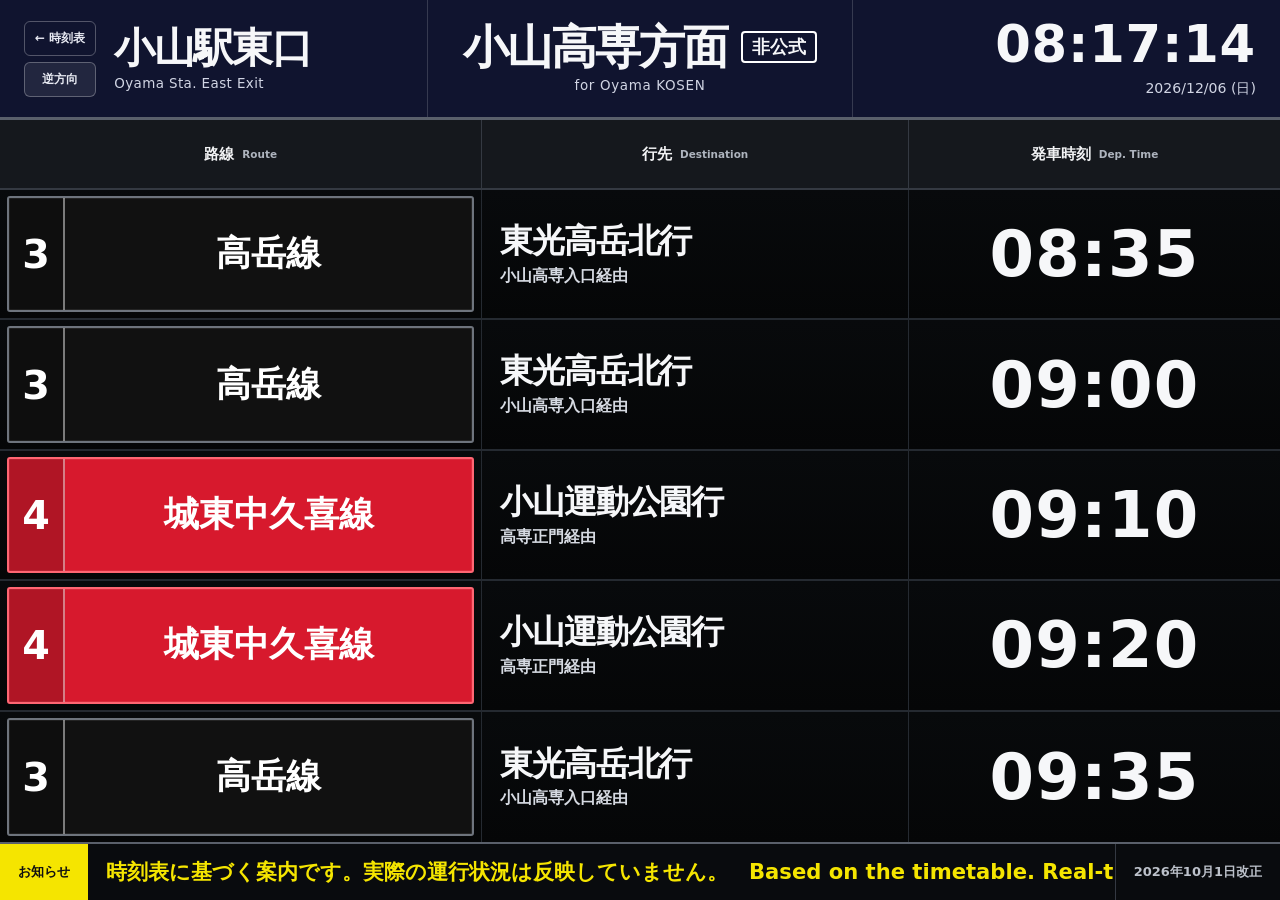
==== departure/index.html @ 18ee2acd "Rebrand departure/index.html for NITOC busnavi / nitocbus.pages.dev" ====
<!doctype html>
<html lang="ja">
<head>
  <meta charset="utf-8">
  <meta name="viewport" content="width=device-width, initial-scale=1, viewport-fit=cover">
  <meta name="theme-color" content="#10142f">
  <meta name="description" content="小山駅東口から小山高専へ向かうおーバスの次の便を、時刻表に基づいて案内。高岳線・城東中久喜線・桑東部絹路線に対応。実際の遅延・運行位置は反映していません。">
  <link rel="icon" href="../assets/favicon.svg" type="image/svg+xml">
  <link rel="stylesheet" href="../assets/css/departure.css?v=20261007-security">
  <title>小山駅東口 → 小山高専のバス発車標｜NITOCバスナビ</title>
  <link rel="canonical" href="https://nitocbus.pages.dev/departure/">
  <meta property="og:type" content="website">
  <meta property="og:locale" content="ja_JP">
  <meta property="og:site_name" content="NITOCバスナビ">
  <meta property="og:title" content="小山駅東口 → 小山高専のバス発車標｜NITOCバスナビ">
  <meta property="og:description" content="小山駅東口から小山高専へ向かうおーバスの次の便を、時刻表に基づいて案内。高岳線・城東中久喜線・桑東部絹路線に対応。実際の遅延・運行位置は反映していません。">
  <meta property="og:url" content="https://nitocbus.pages.dev/departure/">
  <script defer src="../assets/js/departure.js?v=20261007-security"></script>
</head>
<body data-direction="S2K" data-data-url="../obus_2026_kosen.json">
  <main class="departure-board">
    <header class="board-topbar">
      <div class="station-heading">
        <div class="board-links">
          <a class="back-link" href="../" aria-label="NITOCバスナビトップへ戻る">← 時刻表</a>
          <a class="switch-link" href="./k2s/" aria-label="小山高専から小山駅東口方面の発車案内へ切り替える">逆方向</a>
        </div>
        <div>
          <h1>小山駅東口</h1>
          <p>Oyama Sta. East Exit</p>
        </div>
      </div>

      <div class="direction-heading">
        <strong>小山高専方面</strong>
        <span>非公式</span>
        <small>for Oyama KOSEN</small>
      </div>

      <div class="clock-panel" aria-label="現在時刻">
        <time id="clock" datetime="">--:--:--</time>
        <span id="today">----/--/--</span>
      </div>
    </header>

    <section class="board-panel" aria-labelledby="board-heading">
      <h2 id="board-heading" class="visually-hidden">小山高専方面の次の発車</h2>

      <div class="board-columns" aria-hidden="true">
        <span>路線 <small>Route</small></span>
        <span>行先 <small>Destination</small></span>
        <span>発車時刻 <small>Dep. Time</small></span>
      </div>

      <div id="departures" class="departures" aria-live="polite">
        <div class="loading-message">発車時刻を読み込んでいます…</div>
      </div>
    </section>

    <footer class="board-footer">
      <span class="notice-label">お知らせ</span>
      <div class="notice-viewport">
        <div id="notice-track" class="notice-track">
          <span id="notice-text" class="notice-copy">この発車標は時刻表上の発車時刻に基づく案内です。実際の運行位置や遅延は反映していません。　出典：小山市公式時刻表（高岳線・城東中久喜線・桑東部絹路線）。</span>
          <span id="notice-text-copy" class="notice-copy" aria-hidden="true">この発車標は時刻表上の発車時刻に基づく案内です。実際の運行位置や遅延は反映していません。　出典：小山市公式時刻表（高岳線・城東中久喜線・桑東部絹路線）。</span>
        </div>
      </div>
      <span id="revision" class="revision-label">2026年10月1日改正</span>
    </footer>
  </main>
</body>
</html>
---- assets/css/departure.css ----
:root{
  color-scheme:dark;
  --navy:#10142f;
  --navy-2:#171d46;
  --panel:#050607;
  --panel-2:#0b0d10;
  --line:#343942;
  --line-strong:#5a606b;
  --text:#f6f7f9;
  --muted:#b9bec8;
  --yellow:#f5e500;
  --red:#d7192d;
  --blue:#175ab6;
  --route-black:#111;
  font-family:"Noto Sans JP","Hiragino Kaku Gothic ProN",Meiryo,system-ui,sans-serif;
}

*{box-sizing:border-box}

html,
body{
  margin:0;
  min-width:320px;
  min-height:100%;
  background:#020304;
  color:var(--text);
  -webkit-text-size-adjust:100%;
  text-size-adjust:100%;
}

body{
  min-height:100svh;
  min-height:100dvh;
  overflow:hidden;
}

a{color:inherit}

.departure-board{
  display:grid;
  grid-template-rows:auto minmax(0,1fr) auto;
  width:100%;
  height:100svh;
  height:100dvh;
  padding:env(safe-area-inset-top,0px) env(safe-area-inset-right,0px) env(safe-area-inset-bottom,0px) env(safe-area-inset-left,0px);
  background:var(--panel);
}

.board-topbar{
  display:grid;
  grid-template-columns:repeat(3,minmax(0,1fr));
  align-items:stretch;
  min-height:120px;
  border-bottom:3px solid var(--line-strong);
  background:var(--navy);
}

.station-heading,
.direction-heading,
.clock-panel{
  min-width:0;
  padding:18px 24px;
}

.station-heading{
  display:flex;
  align-items:center;
  gap:18px;
}

.board-links{
  display:grid;
  flex:0 0 auto;
  gap:6px;
}

.back-link,
.switch-link{
  padding:8px 10px;
  border:1px solid rgb(255 255 255 / 28%);
  border-radius:6px;
  color:#e8eaf3;
  font-size:12px;
  font-weight:700;
  text-align:center;
  text-decoration:none;
  white-space:nowrap;
}

.switch-link{
  background:rgb(255 255 255 / 8%);
}

.back-link:hover,
.switch-link:hover{background:rgb(255 255 255 / 14%)}

.station-heading h1,
.station-heading p,
.direction-heading strong,
.direction-heading span,
.direction-heading small{
  margin:0;
}

.station-heading h1{
  font-size:clamp(30px,3.2vw,50px);
  font-weight:900;
  letter-spacing:-.04em;
  line-height:1.08;
}

.station-heading p{
  margin-top:6px;
  color:#d1d5e4;
  font-size:clamp(11px,1.05vw,15px);
  letter-spacing:.03em;
}

.direction-heading{
  display:grid;
  grid-template-columns:auto auto;
  align-content:center;
  justify-content:center;
  column-gap:14px;
  border-left:1px solid rgb(255 255 255 / 16%);
  border-right:1px solid rgb(255 255 255 / 16%);
  text-align:center;
}

.direction-heading strong{
  font-size:clamp(31px,3.6vw,54px);
  font-weight:900;
  letter-spacing:-.04em;
  line-height:1;
}

.direction-heading span{
  align-self:center;
  padding:5px 9px 6px;
  border:2px solid #fff;
  border-radius:4px;
  font-size:clamp(15px,1.4vw,21px);
  font-weight:900;
  line-height:1;
}

.direction-heading small{
  grid-column:1/-1;
  margin-top:8px;
  color:#d1d5e4;
  font-size:clamp(11px,1.05vw,15px);
  letter-spacing:.05em;
}

.clock-panel{
  display:flex;
  flex-direction:column;
  align-items:flex-end;
  justify-content:center;
  font-variant-numeric:tabular-nums;
}

#clock{
  font-size:clamp(37px,4vw,61px);
  font-weight:850;
  letter-spacing:.015em;
  line-height:1;
}

#today{
  margin-top:8px;
  color:#d1d5e4;
  font-size:clamp(12px,1.1vw,16px);
}

.board-panel{
  display:grid;
  min-height:0;
  grid-template-rows:auto minmax(0,1fr);
  background:var(--panel);
}

.board-columns,
.departure-row{
  display:grid;
  grid-template-columns:minmax(300px,1.3fr) minmax(280px,1.15fr) minmax(230px,1fr);
}

.board-columns{
  min-height:70px;
  border-bottom:2px solid var(--line);
  background:#15181d;
}

.board-columns>span{
  display:flex;
  align-items:center;
  justify-content:center;
  gap:8px;
  padding:8px 14px;
  border-right:1px solid var(--line);
  color:#f2f3f5;
  font-size:clamp(14px,1.2vw,18px);
  font-weight:800;
}

.board-columns>span:last-child{border-right:0}

.board-columns small{
  color:#aeb4be;
  font-size:.68em;
  font-weight:600;
}

.departures{
  display:grid;
  min-height:0;
  grid-auto-rows:minmax(0,1fr);
}

.loading-message,
.empty-message{
  display:flex;
  align-items:center;
  justify-content:center;
  min-height:0;
  padding:30px;
  color:#c9cdd5;
  font-size:clamp(18px,2.2vw,30px);
  text-align:center;
}

.departure-row{
  min-height:0;
  border-bottom:2px solid #252a31;
  background:linear-gradient(180deg,#080a0c,#050607);
}

.departure-row:last-child{border-bottom:0}

.departure-cell{
  display:flex;
  min-width:0;
  align-items:center;
  justify-content:center;
  padding:8px 18px;
  border-right:1px solid #252a31;
}

.departure-cell:last-child{border-right:0}

.route-cell{
  padding:5px 7px;
}

.route-badge{
  display:grid;
  width:100%;
  height:calc(100% - 2px);
  min-height:64px;
  grid-template-columns:56px minmax(0,1fr);
  align-items:center;
  overflow:hidden;
  border:2px solid #6e747d;
  border-radius:3px;
  color:#fff;
  font-weight:900;
  box-shadow:inset 0 0 0 1px rgb(255 255 255 / 8%);
}

.route-badge[data-route="taka"]{background:var(--route-black)}
.route-badge[data-route="joto"]{background:var(--red);border-color:#ff6673}
.route-badge[data-route="kuwa"]{background:var(--blue);border-color:#6ba4ff}

.route-number{
  display:flex;
  height:100%;
  align-items:center;
  justify-content:center;
  border-right:2px solid rgb(255 255 255 / 45%);
  background:rgb(0 0 0 / 18%);
  font-size:clamp(34px,3.1vw,48px);
  font-variant-numeric:tabular-nums;
}

.route-name{
  min-width:0;
  padding:6px 9px;
  font-size:clamp(27px,2.7vw,44px);
  line-height:1.04;
  text-align:center;
}

.stop-cell{
  flex-direction:column;
  align-items:flex-start;
  justify-content:center;
}

.stop-name{
  font-size:clamp(24px,2.6vw,42px);
  font-weight:850;
  letter-spacing:-.035em;
  line-height:1.05;
  white-space:nowrap;
}

.stop-note{
  margin-top:8px;
  color:#d6dae2;
  font-size:clamp(14px,1.25vw,20px);
  font-weight:700;
  line-height:1.1;
}

.time-cell{
  font-size:clamp(42px,5vw,74px);
  font-weight:900;
  font-variant-numeric:tabular-nums;
  letter-spacing:.02em;
  line-height:1;
  white-space:nowrap;
}

.next-day-mark{
  display:inline-block;
  margin-right:8px;
  padding:4px 6px;
  border:1px solid #8d939d;
  border-radius:3px;
  color:#d9dce2;
  font-size:.26em;
  font-weight:800;
  vertical-align:middle;
}

.board-footer{
  display:grid;
  grid-template-columns:auto minmax(0,1fr) auto;
  min-height:58px;
  align-items:center;
  border-top:2px solid var(--line-strong);
  background:#090b0e;
}

.notice-label,
.revision-label{
  display:flex;
  height:100%;
  align-items:center;
  padding:0 18px;
  font-size:13px;
  font-weight:800;
  white-space:nowrap;
}

.notice-label{
  background:var(--yellow);
  color:#111;
}

.revision-label{
  border-left:1px solid var(--line);
  color:#bcc1ca;
}

.notice-viewport{
  min-width:0;
  overflow:hidden;
  padding:0 18px;
}

.notice-track{
  --notice-gap:48px;
  --notice-half-gap:24px;
  --notice-duration:24s;
  display:flex;
  width:max-content;
  align-items:center;
  gap:var(--notice-gap);
  animation:notice-scroll var(--notice-duration) linear infinite;
  will-change:transform;
}

.notice-copy{
  flex:0 0 auto;
  color:var(--yellow);
  font-size:clamp(17px,1.65vw,25px);
  font-weight:800;
  white-space:nowrap;
}

.notice-track.preview .notice-copy{
  color:#ffb847;
}

@keyframes notice-scroll{
  from{transform:translateX(0)}
  to{transform:translateX(calc(-50% - var(--notice-half-gap)))}
}

.visually-hidden{
  position:absolute!important;
  width:1px!important;
  height:1px!important;
  padding:0!important;
  margin:-1px!important;
  overflow:hidden!important;
  clip:rect(0,0,0,0)!important;
  white-space:nowrap!important;
  border:0!important;
}

a:focus-visible{
  outline:3px solid #fff;
  outline-offset:3px;
}

@media(max-width:900px){
  html,body{min-width:0}
  body{overflow:auto}

  .departure-board{
    min-height:100svh;
    min-height:100dvh;
    height:auto;
    grid-template-rows:auto 1fr auto;
  }

  .board-panel{min-height:auto}

  .board-topbar{
    grid-template-columns:1fr auto;
    min-height:0;
  }

  .station-heading{
    padding:14px 16px;
  }

  .back-link{display:none}
  .board-links{gap:0}
  .switch-link{padding:7px 9px;font-size:11px}

  .direction-heading{
    grid-column:1/-1;
    grid-row:2;
    padding:13px 16px;
    border:0;
    border-top:1px solid rgb(255 255 255 / 16%);
  }

  .clock-panel{
    padding:14px 16px;
  }

  .board-columns,
  .departure-row{
    grid-template-columns:minmax(150px,1.05fr) minmax(0,1.2fr) minmax(120px,.8fr);
  }

  .departures{
    grid-auto-rows:minmax(70px,1fr);
  }

  .departure-cell{
    padding:8px 10px;
  }

  .route-cell{padding:4px 5px}

  .route-badge{
    min-height:56px;
    grid-template-columns:46px minmax(0,1fr);
  }

  .route-number{font-size:29px}
  .route-name{font-size:clamp(18px,4.2vw,27px)}
  .stop-name{font-size:clamp(20px,4.6vw,30px)}
  .stop-note{font-size:clamp(12px,2.2vw,17px)}
  .time-cell{font-size:clamp(34px,8vw,48px)}

  .board-footer{
    grid-template-columns:auto minmax(0,1fr);
  }

  .revision-label{display:none}
}

@media(max-width:560px){
  .station-heading{
    grid-column:1/-1;
    justify-content:space-between;
    gap:12px;
    padding:12px;
  }
  .station-heading>div:last-child{min-width:0}
  .board-links{order:1}
  .switch-link{min-height:40px;display:flex;align-items:center;justify-content:center}
  .station-heading h1{font-size:25px;white-space:nowrap}
  .station-heading p{font-size:10px}
  .clock-panel{grid-column:2;grid-row:2;padding:10px;border-top:1px solid rgb(255 255 255 / 16%)}
  #clock{font-size:clamp(21px,6.6vw,26px)}
  #today{font-size:10px}
  .direction-heading{grid-column:1;grid-row:2;justify-content:start;column-gap:6px;padding:10px;text-align:left}
  .direction-heading strong{font-size:clamp(17px,5.1vw,20px);white-space:nowrap}
  .direction-heading span{padding:4px 5px;font-size:10px}
  .direction-heading small{margin-top:6px;font-size:10px}
  .board-columns{min-height:38px}
  .board-columns>span{padding:6px;font-size:12px}
  .board-columns small{display:none}

  .board-columns,
  .departure-row{
    grid-template-columns:minmax(108px,.95fr) minmax(0,1.25fr) minmax(90px,.8fr);
  }

  .route-cell{padding:3px 4px}

  .route-badge{
    width:100%;
    min-height:50px;
    grid-template-columns:38px minmax(0,1fr);
  }

  .route-number{font-size:28px}
  .route-name{padding:5px 4px;font-size:16px}
  .stop-cell{padding:6px 8px}
  .stop-name{font-size:clamp(14px,4.3vw,18px);white-space:normal;overflow-wrap:anywhere}
  .stop-note{margin-top:4px;font-size:11px}
  .time-cell{flex-direction:column;gap:4px;padding:6px 4px;font-size:clamp(26px,7.6vw,31px)}
  .next-day-mark{margin-right:0;padding:2px 4px;font-size:10px}

  .notice-label{display:none}
  .board-footer{grid-template-columns:1fr;min-height:40px}
  .notice-viewport{padding:0 12px}
  .notice-track{--notice-gap:36px;--notice-half-gap:18px}
  .notice-copy{font-size:14px}
}

@media(prefers-reduced-motion:reduce){
  *{scroll-behavior:auto!important;transition:none!important}
  .notice-track{animation:none!important;transform:none!important}
  .notice-copy[aria-hidden="true"]{display:none}
}
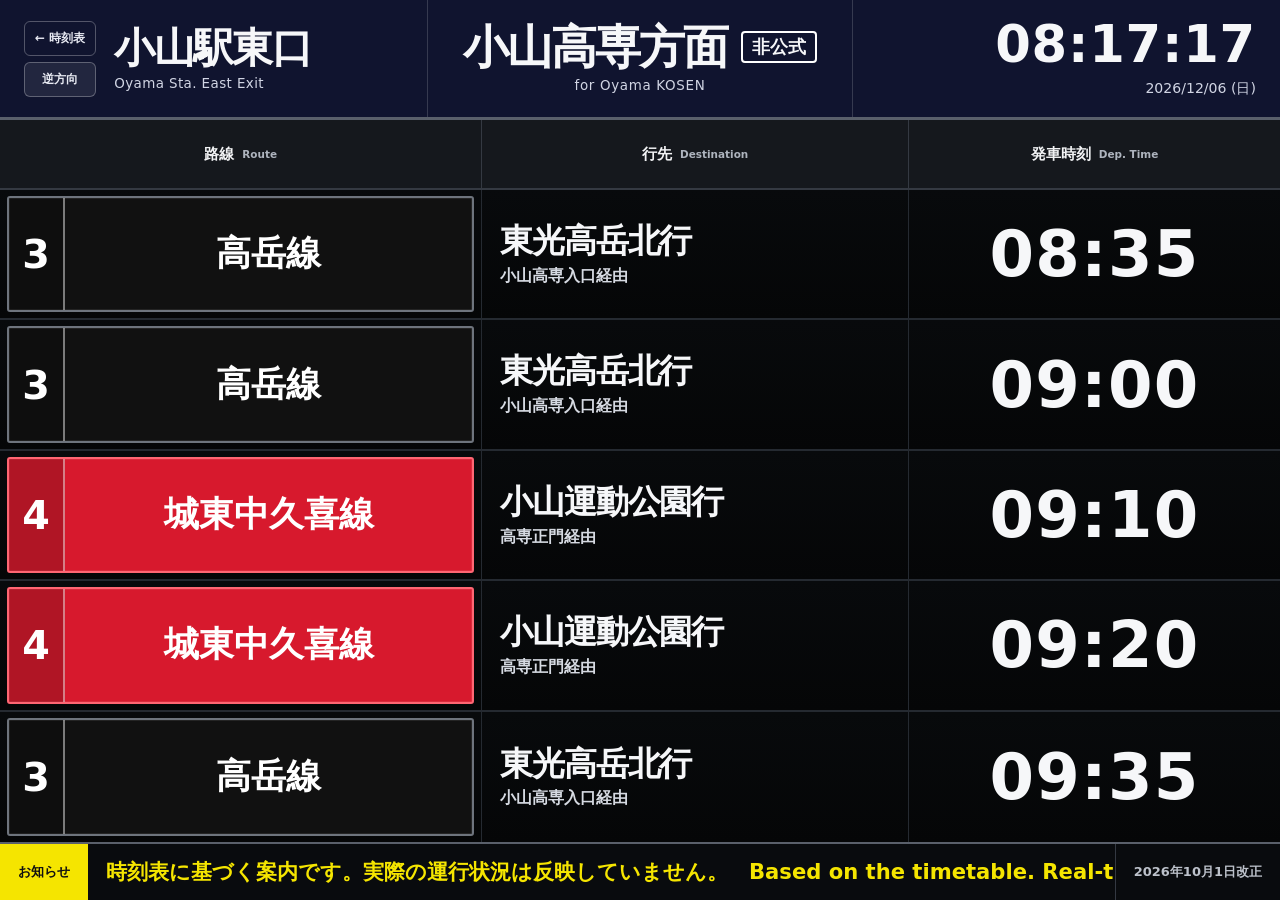
==== commit dba99d5e: "Show move notice to users redirected to departure/index.html" ====
--- a/departure/index.html
+++ b/departure/index.html
@@ -16,6 +16,8 @@
   <meta property="og:description" content="小山駅東口から小山高専へ向かうおーバスの次の便を、時刻表に基づいて案内。高岳線・城東中久喜線・桑東部絹路線に対応。実際の遅延・運行位置は反映していません。">
   <meta property="og:url" content="https://nitocbus.pages.dev/departure/">
   <script defer src="../assets/js/departure.js?v=20261007-security"></script>
+  <link rel="stylesheet" href="../assets/css/migration-notice.css">
+  <script defer src="../assets/js/migration-notice.js"></script>
 </head>
 <body data-direction="S2K" data-data-url="../obus_2026_kosen.json">
   <main class="departure-board">
--- a/assets/css/migration-notice.css
+++ b/assets/css/migration-notice.css
@@ -0,0 +1,80 @@
+/* Notice shown only after the legacy pages.dev 301 redirect. */
+.migration-dialog {
+  box-sizing: border-box;
+  width: min(420px, calc(100vw - 24px));
+  max-width: calc(100vw - 24px);
+  max-height: calc(100dvh - 24px);
+  margin: auto;
+  overflow-y: auto;
+  padding: 22px;
+  border: 1px solid #d8deeb;
+  border-radius: 16px;
+  background: #fff;
+  color: #1f2937;
+  box-shadow: 0 16px 52px rgb(0 0 0 / 24%);
+  font: 400 14px/1.7 system-ui, -apple-system, "Hiragino Kaku Gothic ProN", "Noto Sans JP", sans-serif;
+  text-align: left;
+}
+
+.migration-dialog::backdrop {
+  background: rgb(10 18 35 / 56%);
+}
+
+.migration-dialog h2 {
+  margin: 0 0 12px;
+  color: #182553;
+  font-size: 19px;
+  font-weight: 700;
+  line-height: 1.4;
+}
+
+.migration-dialog p {
+  margin: 0 0 12px;
+}
+
+.migration-dialog__address {
+  overflow-wrap: anywhere;
+  padding: 9px 12px;
+  border-radius: 8px;
+  background: #f1f4f9;
+  color: #182553;
+  font-weight: 700;
+}
+
+.migration-dialog__close {
+  display: block;
+  min-height: 42px;
+  margin: 16px 0 0 auto;
+  padding: 9px 22px;
+  border: 0;
+  border-radius: 8px;
+  background: #182c75;
+  color: #fff;
+  font: inherit;
+  font-weight: 700;
+  cursor: pointer;
+}
+
+.migration-dialog__close:focus-visible {
+  outline: 3px solid #ffbd3b;
+  outline-offset: 3px;
+}
+
+@media (max-width: 280px) {
+  .migration-dialog {
+    padding: 12px;
+    border-radius: 12px;
+    font-size: 12px;
+    line-height: 1.5;
+  }
+
+  .migration-dialog h2 {
+    font-size: 15px;
+  }
+
+  .migration-dialog__close {
+    width: 100%;
+    margin-top: 8px;
+    padding: 7px;
+  }
+}
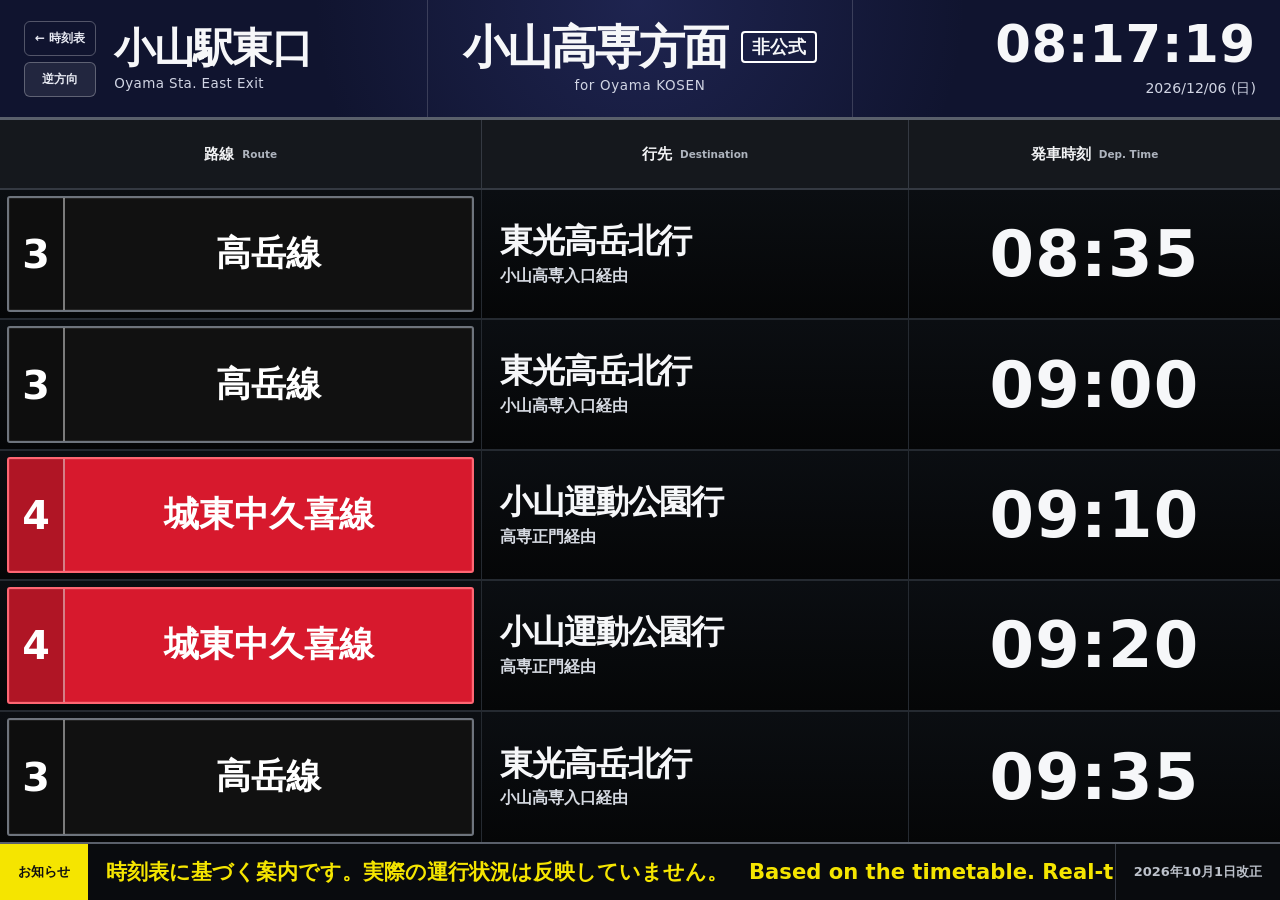
==== commit 82aa6370: "chore: load departure.js as ES module" ====
--- a/departure/index.html
+++ b/departure/index.html
@@ -15,7 +15,7 @@
   <meta property="og:title" content="小山駅東口 → 小山高専のバス発車標｜NITOCバスナビ">
   <meta property="og:description" content="小山駅東口から小山高専へ向かうおーバスの次の便を、時刻表に基づいて案内。高岳線・城東中久喜線・桑東部絹路線に対応。実際の遅延・運行位置は反映していません。">
   <meta property="og:url" content="https://nitocbus.pages.dev/departure/">
-  <script defer src="../assets/js/departure.js?v=20261007-security"></script>
+  <script type="module" src="../assets/js/departure.js?v=20261112-refactor"></script>
   <link rel="stylesheet" href="../assets/css/migration-notice.css">
   <script defer src="../assets/js/migration-notice.js"></script>
 </head>
@@ -72,4 +72,3 @@
   </main>
 </body>
 </html>
-
--- a/assets/css/departure.css
+++ b/assets/css/departure.css
@@ -52,7 +52,7 @@
   align-items:stretch;
   min-height:120px;
   border-bottom:3px solid var(--line-strong);
-  background:var(--navy);
+  background:radial-gradient(circle at 50% 0%,rgb(67 77 165 / 28%),transparent 50%),var(--navy);
 }
 
 .station-heading,
@@ -85,6 +85,7 @@
   text-align:center;
   text-decoration:none;
   white-space:nowrap;
+  transition:background .18s ease,border-color .18s ease
 }
 
 .switch-link{
@@ -233,10 +234,12 @@
 .departure-row{
   min-height:0;
   border-bottom:2px solid #252a31;
-  background:linear-gradient(180deg,#080a0c,#050607);
+  background:linear-gradient(180deg,#0b0e12,#050607);
+  transition:background .18s ease
 }
 
 .departure-row:last-child{border-bottom:0}
+.departure-row:hover{background:linear-gradient(90deg,#11151b,#080a0d)}
 
 .departure-cell{
   display:flex;
@@ -543,4 +546,3 @@
   .notice-track{animation:none!important;transform:none!important}
   .notice-copy[aria-hidden="true"]{display:none}
 }
-
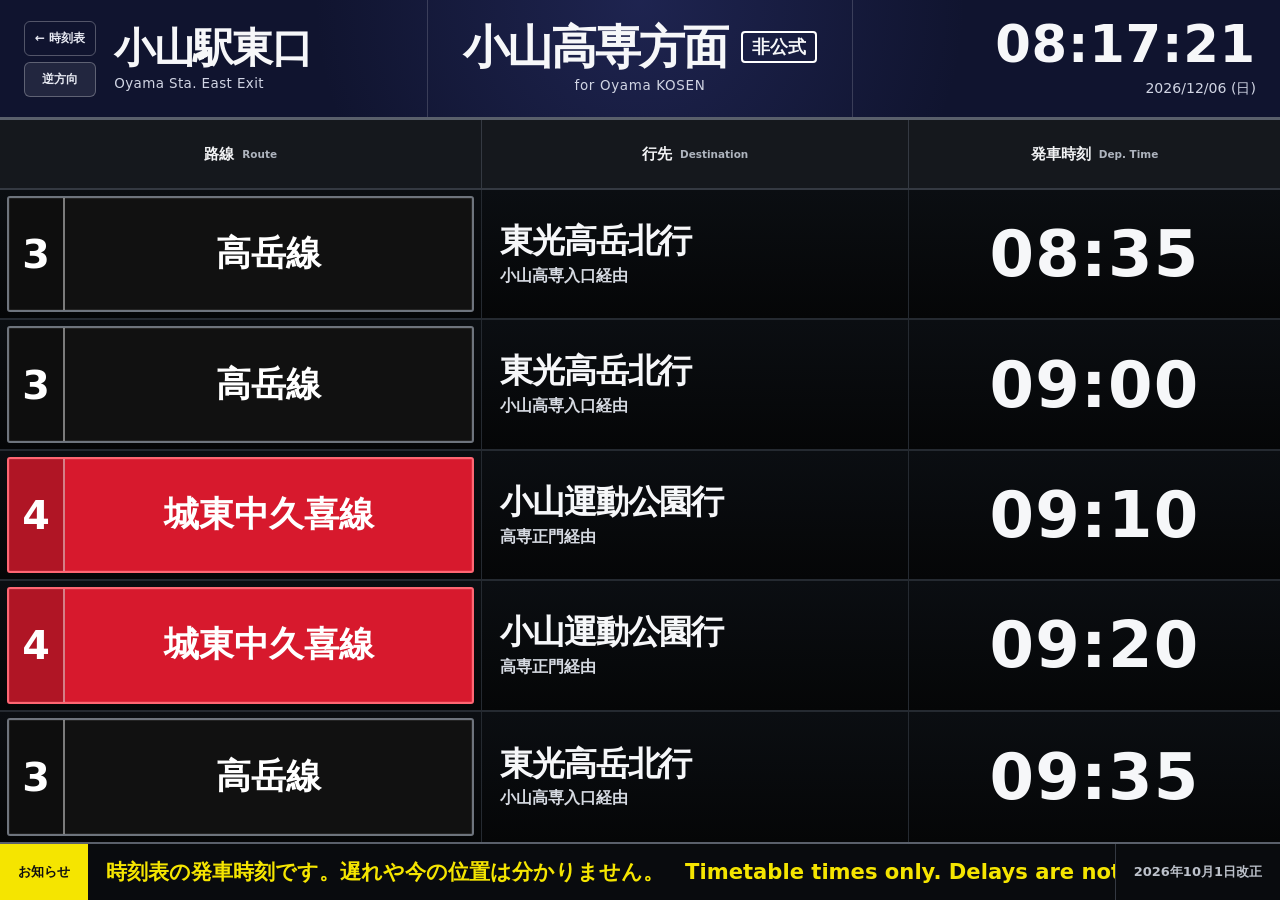
==== commit f5d0785c: "copy: simplify the station departure notice" ====
--- a/departure/index.html
+++ b/departure/index.html
@@ -4,7 +4,7 @@
   <meta charset="utf-8">
   <meta name="viewport" content="width=device-width, initial-scale=1, viewport-fit=cover">
   <meta name="theme-color" content="#10142f">
-  <meta name="description" content="小山駅東口から小山高専へ向かうおーバスの次の便を、時刻表に基づいて案内。高岳線・城東中久喜線・桑東部絹路線に対応。実際の遅延・運行位置は反映していません。">
+  <meta name="description" content="小山駅東口から小山高専へ向かうおーバスの次の便です。時刻表の発車時刻で、遅れや今の位置は分かりません。">
   <link rel="icon" href="../assets/favicon.svg" type="image/svg+xml">
   <link rel="stylesheet" href="../assets/css/departure.css?v=20261007-security">
   <title>小山駅東口 → 小山高専のバス発車標｜NITOCバスナビ</title>
@@ -13,9 +13,9 @@
   <meta property="og:locale" content="ja_JP">
   <meta property="og:site_name" content="NITOCバスナビ">
   <meta property="og:title" content="小山駅東口 → 小山高専のバス発車標｜NITOCバスナビ">
-  <meta property="og:description" content="小山駅東口から小山高専へ向かうおーバスの次の便を、時刻表に基づいて案内。高岳線・城東中久喜線・桑東部絹路線に対応。実際の遅延・運行位置は反映していません。">
+  <meta property="og:description" content="小山駅東口から小山高専へ向かうおーバスの次の便です。時刻表の発車時刻で、遅れや今の位置は分かりません。">
   <meta property="og:url" content="https://nitocbus.pages.dev/departure/">
-  <script type="module" src="../assets/js/departure.js?v=20261112-refactor"></script>
+  <script defer src="../assets/js/departure.js?v=20261112-copy"></script>
   <link rel="stylesheet" href="../assets/css/migration-notice.css">
   <script defer src="../assets/js/migration-notice.js"></script>
 </head>
@@ -63,8 +63,8 @@
       <span class="notice-label">お知らせ</span>
       <div class="notice-viewport">
         <div id="notice-track" class="notice-track">
-          <span id="notice-text" class="notice-copy">この発車標は時刻表上の発車時刻に基づく案内です。実際の運行位置や遅延は反映していません。　出典：小山市公式時刻表（高岳線・城東中久喜線・桑東部絹路線）。</span>
-          <span id="notice-text-copy" class="notice-copy" aria-hidden="true">この発車標は時刻表上の発車時刻に基づく案内です。実際の運行位置や遅延は反映していません。　出典：小山市公式時刻表（高岳線・城東中久喜線・桑東部絹路線）。</span>
+          <span id="notice-text" class="notice-copy">時刻表の発車時刻です。遅れや今の位置は分かりません。　出典：小山市公式時刻表（高岳線・城東中久喜線・桑東部絹路線）。</span>
+          <span id="notice-text-copy" class="notice-copy" aria-hidden="true">時刻表の発車時刻です。遅れや今の位置は分かりません。　出典：小山市公式時刻表（高岳線・城東中久喜線・桑東部絹路線）。</span>
         </div>
       </div>
       <span id="revision" class="revision-label">2026年10月1日改正</span>
@@ -72,3 +72,4 @@
   </main>
 </body>
 </html>
+
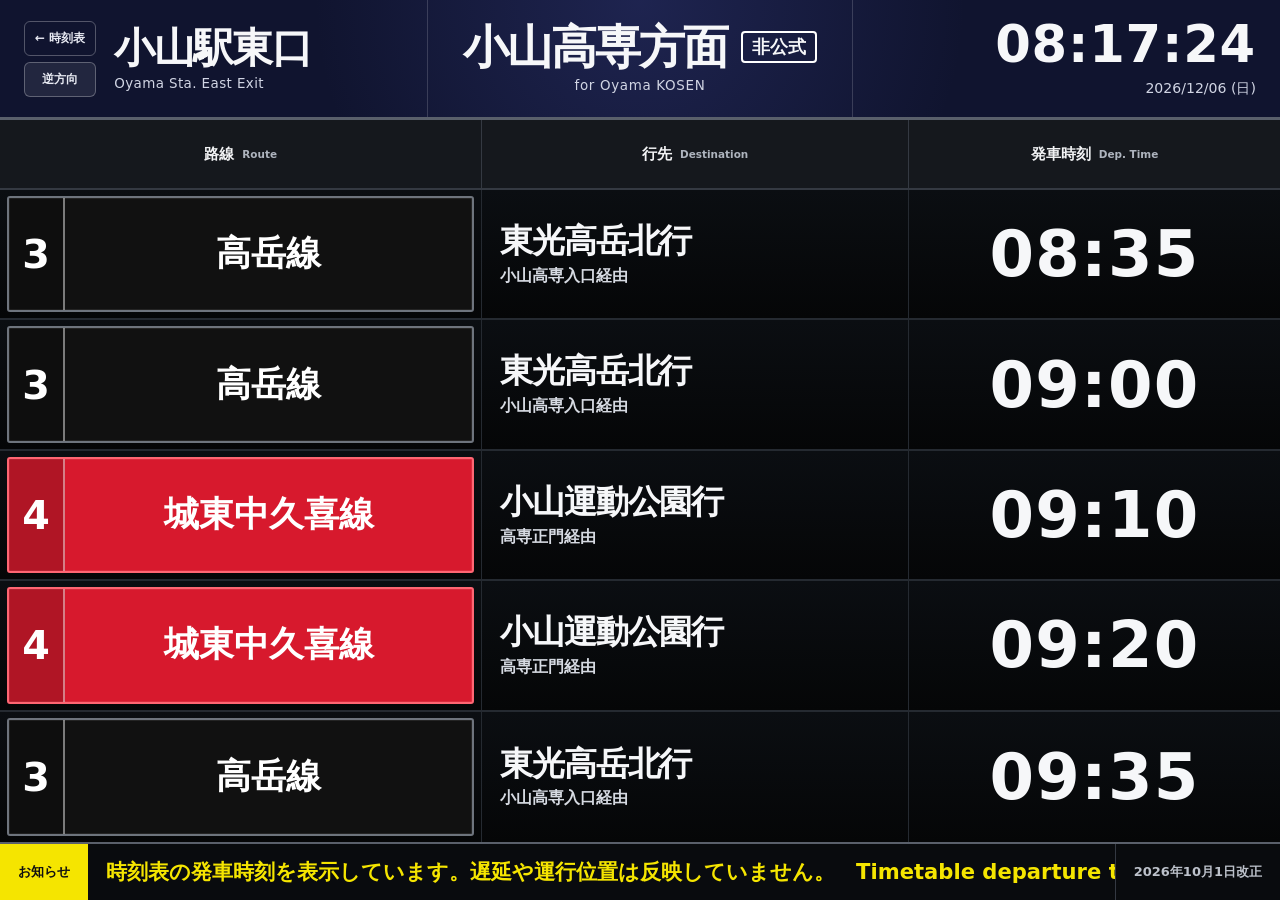
==== commit 0f59fcd2: "copy: rewrite the Japanese into normal sentences" ====
--- a/departure/index.html
+++ b/departure/index.html
@@ -4,7 +4,7 @@
   <meta charset="utf-8">
   <meta name="viewport" content="width=device-width, initial-scale=1, viewport-fit=cover">
   <meta name="theme-color" content="#10142f">
-  <meta name="description" content="小山駅東口から小山高専へ向かうおーバスの次の便です。時刻表の発車時刻で、遅れや今の位置は分かりません。">
+  <meta name="description" content="小山駅東口から小山高専へ向かうおーバスの次の便です。時刻表の発車時刻を表示し、遅延や運行位置は反映しません。">
   <link rel="icon" href="../assets/favicon.svg" type="image/svg+xml">
   <link rel="stylesheet" href="../assets/css/departure.css?v=20261007-security">
   <title>小山駅東口 → 小山高専のバス発車標｜NITOCバスナビ</title>
@@ -13,7 +13,7 @@
   <meta property="og:locale" content="ja_JP">
   <meta property="og:site_name" content="NITOCバスナビ">
   <meta property="og:title" content="小山駅東口 → 小山高専のバス発車標｜NITOCバスナビ">
-  <meta property="og:description" content="小山駅東口から小山高専へ向かうおーバスの次の便です。時刻表の発車時刻で、遅れや今の位置は分かりません。">
+  <meta property="og:description" content="小山駅東口から小山高専へ向かうおーバスの次の便です。時刻表の発車時刻を表示し、遅延や運行位置は反映しません。">
   <meta property="og:url" content="https://nitocbus.pages.dev/departure/">
   <script defer src="../assets/js/departure.js?v=20261112-copy"></script>
   <link rel="stylesheet" href="../assets/css/migration-notice.css">
@@ -63,8 +63,8 @@
       <span class="notice-label">お知らせ</span>
       <div class="notice-viewport">
         <div id="notice-track" class="notice-track">
-          <span id="notice-text" class="notice-copy">時刻表の発車時刻です。遅れや今の位置は分かりません。　出典：小山市公式時刻表（高岳線・城東中久喜線・桑東部絹路線）。</span>
-          <span id="notice-text-copy" class="notice-copy" aria-hidden="true">時刻表の発車時刻です。遅れや今の位置は分かりません。　出典：小山市公式時刻表（高岳線・城東中久喜線・桑東部絹路線）。</span>
+          <span id="notice-text" class="notice-copy">時刻表の発車時刻を表示しています。遅延や運行位置は反映していません。　出典：小山市公式時刻表（高岳線・城東中久喜線・桑東部絹路線）。</span>
+          <span id="notice-text-copy" class="notice-copy" aria-hidden="true">時刻表の発車時刻を表示しています。遅延や運行位置は反映していません。　出典：小山市公式時刻表（高岳線・城東中久喜線・桑東部絹路線）。</span>
         </div>
       </div>
       <span id="revision" class="revision-label">2026年10月1日改正</span>
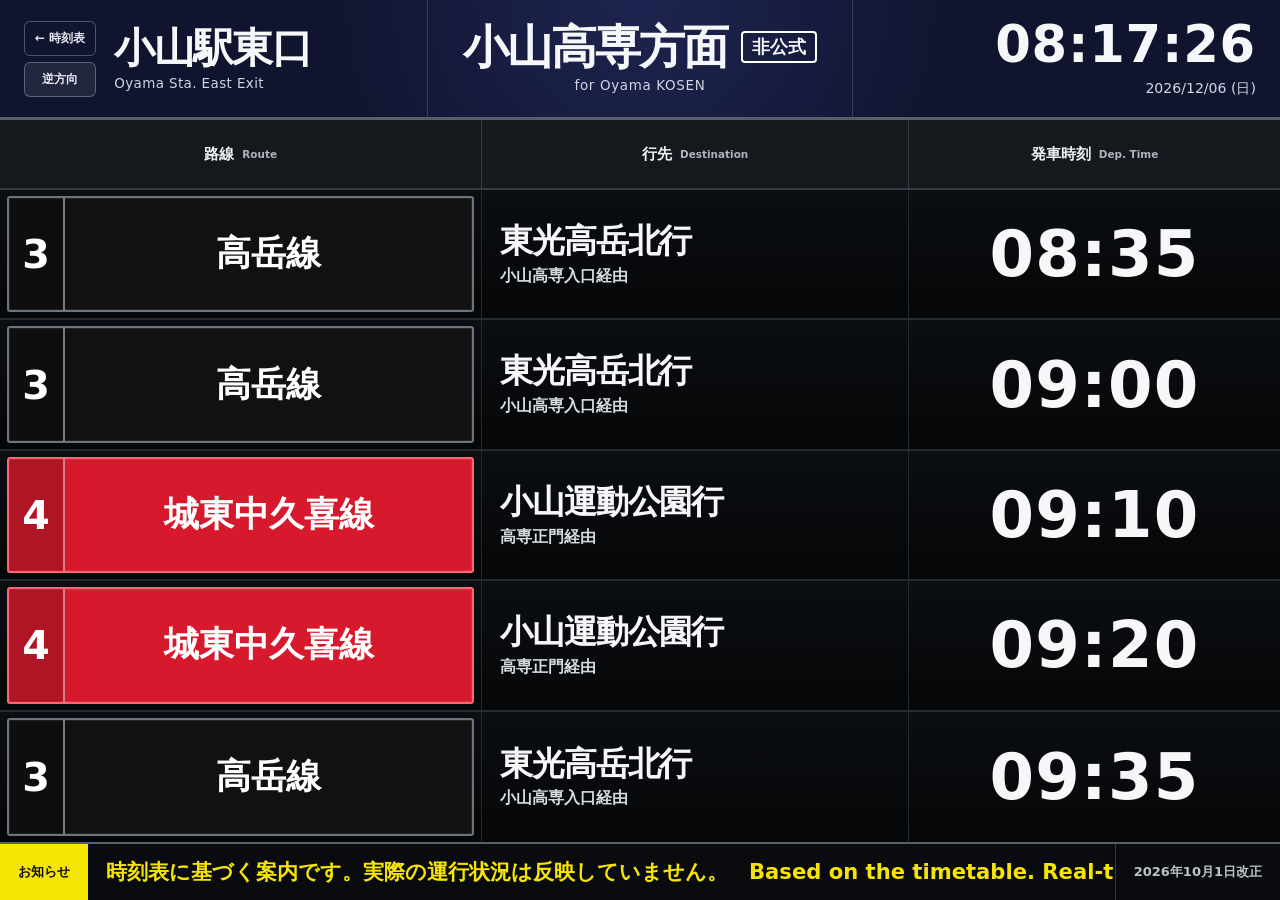
==== commit 67d607fe: "feat: add installable PWA and offline timetable fallback" ====
--- a/departure/index.html
+++ b/departure/index.html
@@ -4,7 +4,11 @@
   <meta charset="utf-8">
   <meta name="viewport" content="width=device-width, initial-scale=1, viewport-fit=cover">
   <meta name="theme-color" content="#10142f">
-  <meta name="description" content="小山駅東口から小山高専へ向かうおーバスの次の便です。時刻表の発車時刻を表示し、遅延や運行位置は反映しません。">
+  <link rel="manifest" href="/manifest.webmanifest">
+  <link rel="apple-touch-icon" href="/assets/icons/icon-180.png">
+  <link rel="stylesheet" href="/assets/css/pwa.css?v=20261126-pwa">
+  <script defer src="/assets/js/pwa.js?v=20261126-pwa"></script>
+  <meta name="description" content="小山駅東口から小山高専へ向かうおーバスの次の便を、時刻表に基づいて案内。高岳線・城東中久喜線・桑東部絹路線に対応。実際の遅延・運行位置は反映していません。">
   <link rel="icon" href="../assets/favicon.svg" type="image/svg+xml">
   <link rel="stylesheet" href="../assets/css/departure.css?v=20261007-security">
   <title>小山駅東口 → 小山高専のバス発車標｜NITOCバスナビ</title>
@@ -13,9 +17,9 @@
   <meta property="og:locale" content="ja_JP">
   <meta property="og:site_name" content="NITOCバスナビ">
   <meta property="og:title" content="小山駅東口 → 小山高専のバス発車標｜NITOCバスナビ">
-  <meta property="og:description" content="小山駅東口から小山高専へ向かうおーバスの次の便です。時刻表の発車時刻を表示し、遅延や運行位置は反映しません。">
+  <meta property="og:description" content="小山駅東口から小山高専へ向かうおーバスの次の便を、時刻表に基づいて案内。高岳線・城東中久喜線・桑東部絹路線に対応。実際の遅延・運行位置は反映していません。">
   <meta property="og:url" content="https://nitocbus.pages.dev/departure/">
-  <script defer src="../assets/js/departure.js?v=20261112-copy"></script>
+  <script defer src="../assets/js/departure.js?v=20261126-pwa"></script>
   <link rel="stylesheet" href="../assets/css/migration-notice.css">
   <script defer src="../assets/js/migration-notice.js"></script>
 </head>
@@ -63,8 +67,8 @@
       <span class="notice-label">お知らせ</span>
       <div class="notice-viewport">
         <div id="notice-track" class="notice-track">
-          <span id="notice-text" class="notice-copy">時刻表の発車時刻を表示しています。遅延や運行位置は反映していません。　出典：小山市公式時刻表（高岳線・城東中久喜線・桑東部絹路線）。</span>
-          <span id="notice-text-copy" class="notice-copy" aria-hidden="true">時刻表の発車時刻を表示しています。遅延や運行位置は反映していません。　出典：小山市公式時刻表（高岳線・城東中久喜線・桑東部絹路線）。</span>
+          <span id="notice-text" class="notice-copy">この発車標は時刻表上の発車時刻に基づく案内です。実際の運行位置や遅延は反映していません。　出典：小山市公式時刻表（高岳線・城東中久喜線・桑東部絹路線）。</span>
+          <span id="notice-text-copy" class="notice-copy" aria-hidden="true">この発車標は時刻表上の発車時刻に基づく案内です。実際の運行位置や遅延は反映していません。　出典：小山市公式時刻表（高岳線・城東中久喜線・桑東部絹路線）。</span>
         </div>
       </div>
       <span id="revision" class="revision-label">2026年10月1日改正</span>
--- a/assets/css/pwa.css
+++ b/assets/css/pwa.css
@@ -0,0 +1,6 @@
+#pwa-install[hidden]{display:none}
+#pwa-install{font:inherit;font-size:12px;font-weight:700;color:#171a67;background:#fff;border:1px solid #171a67;border-radius:4px;padding:6px 10px;cursor:pointer;margin:6px 0}
+#pwa-install:focus-visible{outline:2px solid #171a67;outline-offset:2px}
+.pwa-cache-notice{box-sizing:border-box;grid-column:1/-1;margin:0 0 8px;padding:6px 10px;background:#fff3cd;color:#624300;font:600 12px/1.4 system-ui,sans-serif;text-align:center}
+.pwa-cache-notice[hidden]{display:none}
+.board-topbar .pwa-cache-notice{margin:0}
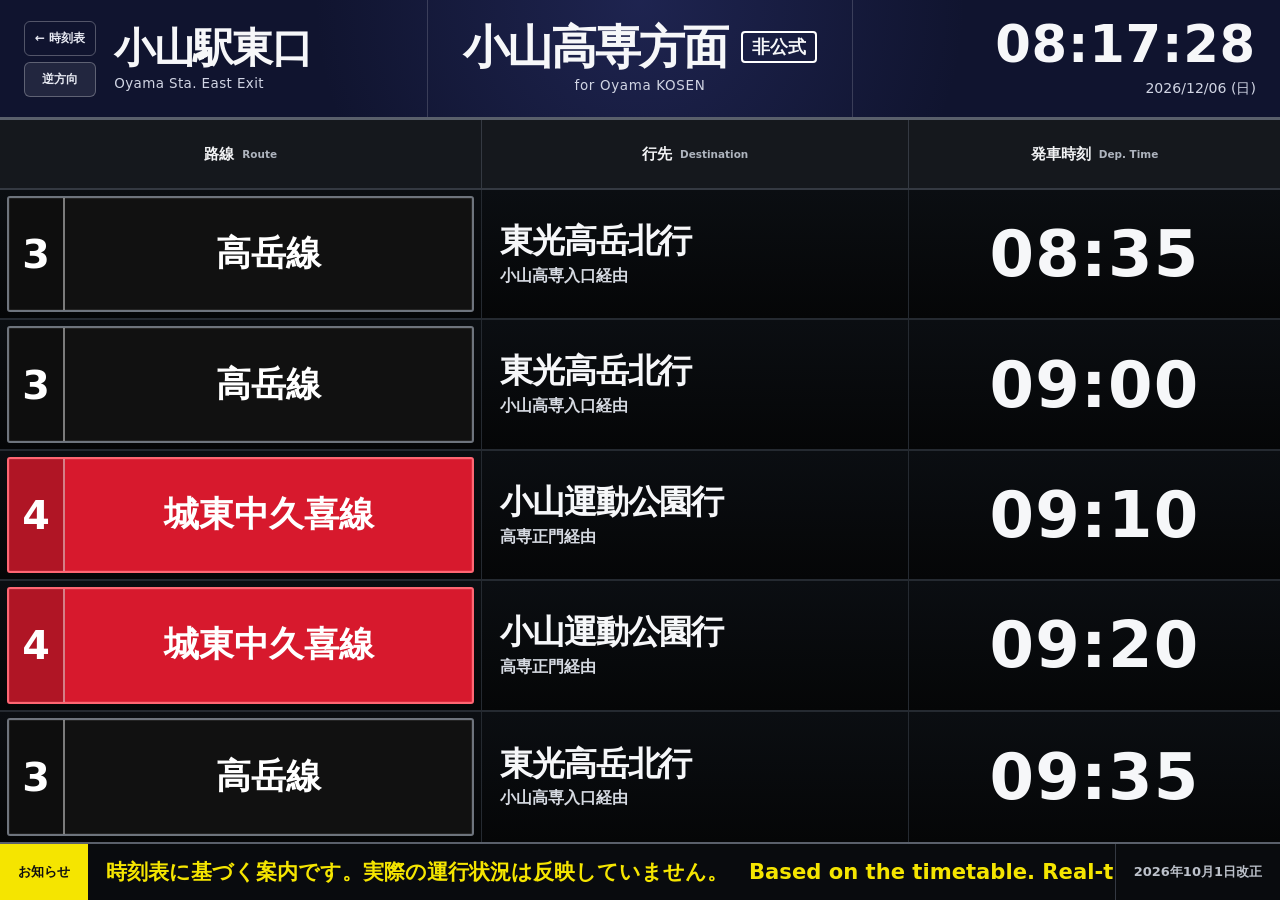
==== commit 58177c7e: "perf: serve cached timetables instantly and revalidate in background" ====
--- a/departure/index.html
+++ b/departure/index.html
@@ -7,7 +7,7 @@
   <link rel="manifest" href="/manifest.webmanifest">
   <link rel="apple-touch-icon" href="/assets/icons/icon-180.png">
   <link rel="stylesheet" href="/assets/css/pwa.css?v=20261126-pwa">
-  <script defer src="/assets/js/pwa.js?v=20261126-pwa"></script>
+  <script defer src="/assets/js/pwa.js?v=20261126-swr"></script>
   <meta name="description" content="小山駅東口から小山高専へ向かうおーバスの次の便を、時刻表に基づいて案内。高岳線・城東中久喜線・桑東部絹路線に対応。実際の遅延・運行位置は反映していません。">
   <link rel="icon" href="../assets/favicon.svg" type="image/svg+xml">
   <link rel="stylesheet" href="../assets/css/departure.css?v=20261007-security">
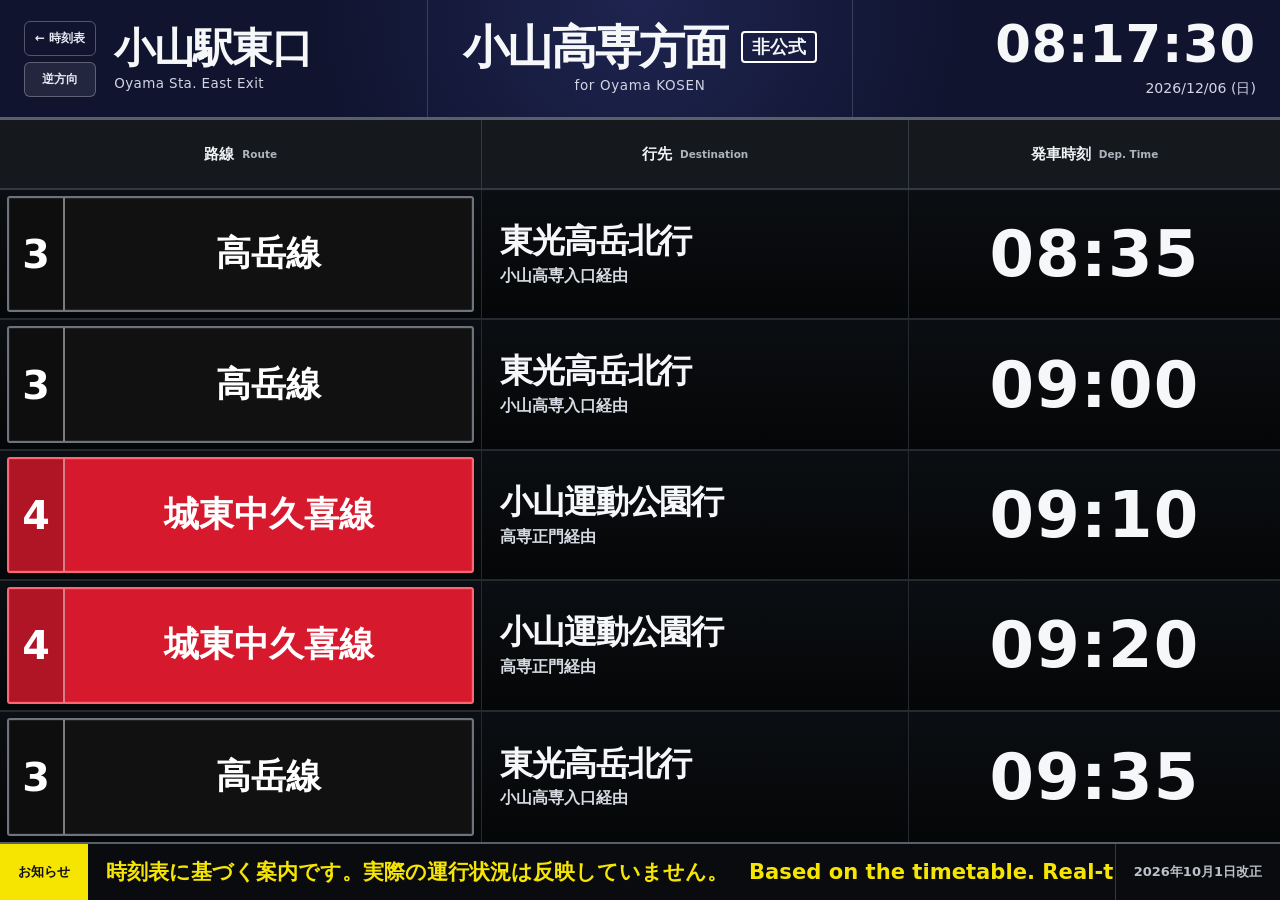
==== commit 89698c6b: "fix: preserve install button during prompt and after cancellation" ====
--- a/departure/index.html
+++ b/departure/index.html
@@ -7,7 +7,7 @@
   <link rel="manifest" href="/manifest.webmanifest">
   <link rel="apple-touch-icon" href="/assets/icons/icon-180.png">
   <link rel="stylesheet" href="/assets/css/pwa.css?v=20261126-pwa">
-  <script defer src="/assets/js/pwa.js?v=20261126-swr"></script>
+  <script defer src="/assets/js/pwa.js?v=20261126-install"></script>
   <meta name="description" content="小山駅東口から小山高専へ向かうおーバスの次の便を、時刻表に基づいて案内。高岳線・城東中久喜線・桑東部絹路線に対応。実際の遅延・運行位置は反映していません。">
   <link rel="icon" href="../assets/favicon.svg" type="image/svg+xml">
   <link rel="stylesheet" href="../assets/css/departure.css?v=20261007-security">
